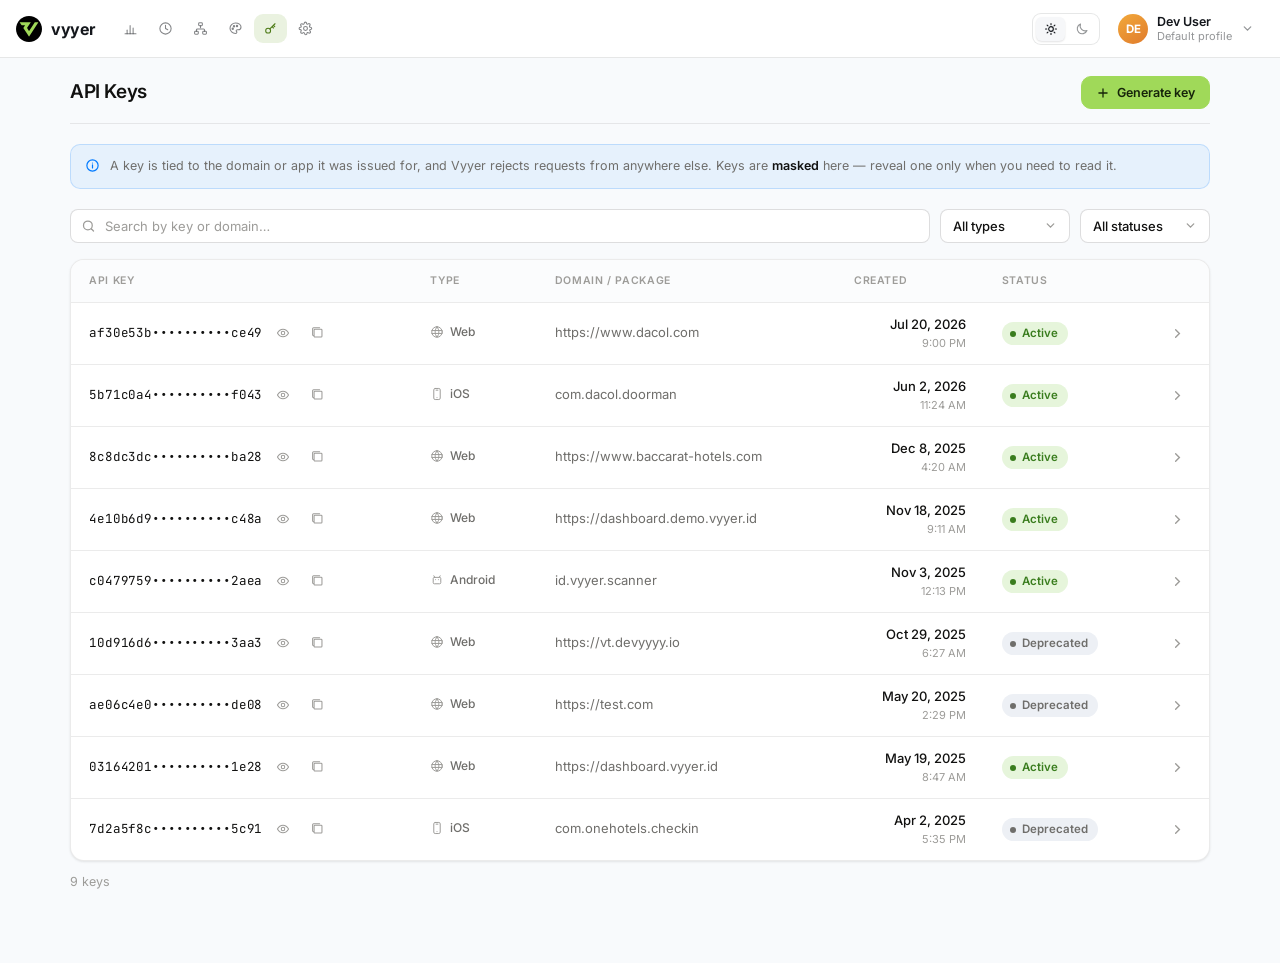
==== apikeys.html @ 25e1e203 "Add files via upload" ====
<!DOCTYPE html>
<html lang="en">
<head>
<meta charset="UTF-8">
<meta name="viewport" content="width=device-width, initial-scale=1.0">
<title>Vyyer — API Keys</title>
<link rel="preconnect" href="https://fonts.googleapis.com">
<link rel="preconnect" href="https://fonts.gstatic.com" crossorigin>
<link href="https://fonts.googleapis.com/css2?family=Inter:wght@400;500;600;700&family=JetBrains+Mono:wght@400;500&display=swap" rel="stylesheet">
<link rel="stylesheet" href="shell.css">
<script>try{document.documentElement.dataset.theme=localStorage.getItem('vyyer.dashTheme')||'light'}catch(e){}</script>
<!--
  ============================================================================
  VYYER DASHBOARD — API KEYS

  What the live screens get wrong, and what this changes:

  1. EVERY KEY IS PRINTED IN FULL, on a list anyone can shoulder-surf or
     screenshot. Keys are masked here, with copy always one click away and an
     explicit reveal when someone actually needs to read one.

  2. THE TYPE COLUMN SAYS N/A ON EVERY ROW, while the next column is headed
     "Package Name/Domain" — so the type is real, it just isn't being set.
     A key is created *as* a web or a mobile key here, and the list says which.

  3. NO WAY TO FIND A KEY. A merchant with thirty keys scrolls. Search by key
     or domain, filter by type and status.

  4. DEPRECATE IS A BARE RED BUTTON. It breaks a live integration, so it asks
     first and says exactly what will stop working.

  Status, dates and the table itself reuse History's components.
  ============================================================================
-->
<style>
*, *::before, *::after { box-sizing: border-box; margin: 0; padding: 0; }

:root {
  --bg: #f8fafc;
  --surface: #ffffff;
  --surface-2: #edf0f5;
  --border: rgba(0,0,0,0.08);
  --border-md: rgba(0,0,0,0.14);
  --text-primary: #111110;
  --text-secondary: #6f6e6b;
  --text-tertiary: #9d9c99;
  --accent: #A0D959;
  --on-accent: #16240a;
  --ok: #3a7d1e;
  --info: #007aff;
  --warn: #c47a1a;
  --danger: #d63f3f;
  --shadow-sm: 0 1px 3px rgba(0,0,0,0.06), 0 1px 2px rgba(0,0,0,0.04);
  --shadow-md: 0 4px 12px rgba(0,0,0,0.08);
  --radius-sm: 8px;
  --radius-md: 10px;
  --radius-lg: 14px;
  --font: 'Inter', system-ui, sans-serif;
  --mono: 'JetBrains Mono', ui-monospace, SFMono-Regular, Menlo, monospace;
}

html, body { font-family: var(--font); background: var(--bg); color: var(--text-primary); font-size: 14px; line-height: 1.5; -webkit-font-smoothing: antialiased; }
main { max-width: 1180px; margin: 0 auto; padding: 0 20px 72px; }

/* ── page header ── */
.toolbar {
  position: sticky; top: var(--sh-h); z-index: 20; background: rgba(248,250,252,0.95);
  backdrop-filter: blur(8px); display: flex; align-items: center; gap: 14px;
  padding: 18px 0 14px; border-bottom: 1px solid var(--border); margin-bottom: 20px;
}
.toolbar h1 { font-size: 19px; font-weight: 600; letter-spacing: -0.02em; }
.toolbar .sp { flex: 1; }

.btn { font-family: var(--font); font-size: 12.5px; font-weight: 600; color: var(--text-primary);
  background: var(--surface); border: 1px solid var(--border-md); border-radius: var(--radius-md);
  padding: 8px 14px; cursor: pointer; display: inline-flex; align-items: center; justify-content: center; gap: 7px; }
.btn:hover:not(:disabled) { border-color: var(--text-tertiary); }
.btn.primary { background: var(--accent); border-color: var(--accent); color: var(--on-accent); }
.btn.danger { background: transparent; border-color: rgba(214,63,63,.35); color: var(--danger); }
.btn.danger:hover:not(:disabled) { border-color: var(--danger); background: rgba(214,63,63,.06); }
.btn:disabled { opacity: .4; cursor: not-allowed; }
.btn svg { width: 14px; height: 14px; }

.back { display: inline-flex; align-items: center; gap: 6px; font-size: 12.5px; font-weight: 500; color: var(--text-secondary);
  background: none; border: 0; font-family: var(--font); cursor: pointer; padding: 18px 0 2px; }
.back:hover { color: var(--text-primary); }
.back svg { width: 13px; height: 13px; }

/* ── filter bar: fields that float on the page background are white ── */
.filters { display: flex; gap: 10px; align-items: center; margin-bottom: 16px; flex-wrap: wrap; }
.search { position: relative; flex: 1 1 260px; min-width: 200px; }
.search svg { position: absolute; left: 11px; top: 50%; transform: translateY(-50%); width: 15px; height: 15px; color: var(--text-tertiary); pointer-events: none; }
.search input { width: 100%; font-family: var(--font); font-size: 13px; color: var(--text-primary);
  background: var(--field-float); border: 1px solid var(--field-float-line); border-radius: var(--radius-sm);
  padding: 8px 12px 8px 34px; outline: none; transition: border-color .15s, box-shadow .15s; }
.search input::placeholder { color: var(--text-tertiary); }
.search input:focus { border-color: var(--field-focus); box-shadow: 0 0 0 3px rgba(0,122,255,.12); }

.dd { position: relative; }
.dd-trigger { display: inline-flex; align-items: center; justify-content: space-between; gap: 10px; min-width: 130px;
  font-family: var(--font); font-size: 13px; font-weight: 500; color: var(--text-primary);
  background: var(--field-float); border: 1px solid var(--field-float-line); border-radius: var(--radius-sm);
  padding: 8px 12px; cursor: pointer; transition: border-color .15s, box-shadow .15s; white-space: nowrap; }
.dd-trigger svg { width: 13px; height: 13px; color: var(--text-tertiary); transition: transform .15s; }
.dd.open .dd-trigger { border-color: var(--field-focus); box-shadow: 0 0 0 3px rgba(0,122,255,.12); }
.dd.open .dd-trigger svg { transform: rotate(180deg); }
.dd-menu { position: absolute; top: calc(100% + 6px); left: 0; z-index: 200; min-width: 100%;
  background: var(--surface); border: 1px solid var(--border-md); border-radius: var(--radius-md);
  box-shadow: var(--shadow-md); padding: 5px; opacity: 0; visibility: hidden; transform: translateY(-4px);
  transition: opacity .14s, transform .14s, visibility .14s; }
.dd.open .dd-menu { opacity: 1; visibility: visible; transform: translateY(0); }
.dd-opt { display: flex; align-items: center; gap: 9px; width: 100%; text-align: left; border: 0; background: none;
  font-family: var(--font); font-size: 13px; color: var(--text-primary); padding: 8px 10px; border-radius: 7px; cursor: pointer; white-space: nowrap; }
.dd-opt:hover { background: var(--surface-2); }
.dd-opt .tick { width: 14px; height: 14px; flex: 0 0 auto; color: var(--info); opacity: 0; margin-left: auto; }
.dd-opt.on .tick { opacity: 1; }

/* ── table — the same component as History ── */
.card { background: var(--surface); border: 1px solid var(--border); border-radius: var(--radius-lg); box-shadow: var(--shadow-sm); overflow: hidden; }
.hist-table { width: 100%; border-collapse: collapse; }
.hist-table thead th {
  text-align: left; font-size: 10.5px; font-weight: 600; text-transform: uppercase; letter-spacing: 0.06em;
  color: var(--text-tertiary); padding: 13px 18px; border-bottom: 1px solid var(--border);
  background: #fbfcfd; white-space: nowrap;
}
.hist-table thead th.th-right { text-align: right; }
.hist-row { cursor: pointer; transition: background .12s; }
.hist-row:not(:last-child) td { border-bottom: 1px solid var(--border); }
.hist-row:hover { background: #fafcff; }
.hist-table td { padding: 12px 18px; vertical-align: middle; }
.col-muted { color: var(--text-secondary); font-size: 13px; white-space: nowrap; }
.col-date { text-align: right; white-space: nowrap; }
.d-date { display: block; font-size: 13px; font-weight: 500; color: var(--text-primary); }
.d-time { display: block; font-size: 11px; color: var(--text-tertiary); margin-top: 1px; }
.chev { color: var(--text-tertiary); display: grid; place-items: center; }
.chev svg { width: 15px; height: 15px; }
.hist-row:hover .chev { color: var(--text-secondary); }

/* ── the key itself ── */
.keycell { display: flex; align-items: center; gap: 8px; }
.keytext { font-family: var(--mono); font-size: 12.5px; letter-spacing: -0.01em; color: var(--text-primary); white-space: nowrap; }
.iconbtn { width: 26px; height: 26px; flex: 0 0 auto; display: grid; place-items: center; border: 0; border-radius: 7px;
  background: none; color: var(--text-tertiary); cursor: pointer; }
.iconbtn:hover { background: var(--surface-2); color: var(--text-primary); }
.iconbtn svg { width: 14px; height: 14px; }
.iconbtn.copied { color: var(--ok); }

/* ── badges ── */
.result-badge { display: inline-flex; align-items: center; gap: 6px; font-size: 11.5px; font-weight: 600; padding: 3px 10px 3px 8px; border-radius: 100px; white-space: nowrap; }
.rb-dot { width: 6px; height: 6px; border-radius: 50%; flex-shrink: 0; background: currentColor; }
.rb-active     { background: #e6f5db; color: #3a7d1e; }
.rb-deprecated { background: var(--surface-2); color: var(--text-secondary); }
.type-chip { display: inline-flex; align-items: center; gap: 6px; font-size: 12px; font-weight: 500; color: var(--text-secondary); white-space: nowrap; }
.type-chip svg { width: 14px; height: 14px; color: var(--text-tertiary); }

/* ── empty state ── */
.empty { display: flex; flex-direction: column; align-items: center; text-align: center; padding: 64px 24px; color: var(--text-tertiary); }
.empty svg { width: 34px; height: 34px; color: var(--border-md); margin-bottom: 14px; }
.empty-title { font-size: 15px; font-weight: 600; color: var(--text-secondary); margin-bottom: 4px; }
.empty-sub { font-size: 13px; }
.count { font-size: 12.5px; color: var(--text-tertiary); margin-top: 12px; }

/* ── detail ── */
.dhead { display: flex; align-items: flex-start; gap: 14px; flex-wrap: wrap; margin-bottom: 20px; }
.dhead-key { display: flex; align-items: center; gap: 10px; flex-wrap: wrap; }
.dhead-key .keytext { font-size: 19px; letter-spacing: -0.02em; }
.dhead .sp { flex: 1; }
.dcols { display: grid; grid-template-columns: minmax(0, 300px) minmax(0, 1fr); gap: 16px; align-items: start; }
.sec-head { display: flex; align-items: baseline; gap: 10px; margin-bottom: 10px; }
.sec-head h2 { font-size: 12px; font-weight: 700; letter-spacing: .08em; text-transform: uppercase; color: var(--text-secondary); }
.sec-head p { font-size: 12.5px; color: var(--text-tertiary); }
.kv { padding: 14px 18px; border-bottom: 1px solid var(--border); }
.kv:last-child { border-bottom: 0; }
.kv dt { font-size: 11.5px; color: var(--text-tertiary); margin-bottom: 3px; }
.kv dd { font-size: 13.5px; font-weight: 500; color: var(--text-primary); word-break: break-word; }

.snip { background: #16181d; border-radius: var(--radius-md); overflow: hidden; margin: 14px 18px 18px; }
.snip-top { display: flex; align-items: center; gap: 10px; padding: 10px 14px; border-bottom: 1px solid rgba(255,255,255,.08); }
.snip-top span { font-size: 11.5px; font-weight: 600; color: rgba(255,255,255,.7); letter-spacing: .04em; text-transform: uppercase; }
.snip-top .iconbtn { color: rgba(255,255,255,.55); margin-left: auto; }
.snip-top .iconbtn:hover { background: rgba(255,255,255,.1); color: #fff; }
.snip pre { margin: 0; padding: 14px; overflow-x: auto; font-family: var(--mono); font-size: 12px; line-height: 1.65; color: #d7dce5; }
.snip .t { color: #7fb5ff; } .snip .s { color: #a8d98a; } .snip .k { color: #c99bf0; } .snip .c { color: #6f7785; }
.snip.off { opacity: .4; }
.docs { padding: 0 18px 16px; font-size: 12.5px; }
.docs a { color: var(--info); text-decoration: none; font-weight: 600; }
.docs a:hover { text-decoration: underline; }
.docs span { color: var(--text-tertiary); margin: 0 8px; }

.note { display: flex; gap: 10px; align-items: flex-start; padding: 12px 14px; border-radius: var(--radius-md);
  background: rgba(0,122,255,.07); border: 1px solid rgba(0,122,255,.18); font-size: 12.5px; color: var(--text-secondary); margin-bottom: 20px; }
.note svg { width: 15px; height: 15px; flex: 0 0 auto; color: var(--info); margin-top: 1px; }
.note b { color: var(--text-primary); font-weight: 600; }
.note.warn { background: rgba(196,122,26,.08); border-color: rgba(196,122,26,.22); }
.note.warn svg { color: var(--warn); }

/* ── modal: the shell's own sheet, so dialogs match across the dashboard ── */
.pick { display: flex; gap: 10px; margin-top: 18px; }
.pick button { flex: 1; display: flex; flex-direction: column; align-items: center; gap: 7px; cursor: pointer;
  font-family: var(--sh-font); background: var(--sh-sunken); border: 1px solid var(--sh-line); border-radius: 10px;
  padding: 14px 10px; color: var(--sh-ink-2); font-size: 12.5px; font-weight: 600; }
.pick button svg { width: 19px; height: 19px; }
.pick button:hover { border-color: var(--sh-line-2); }
.pick button.on { border-color: var(--sh-accent); background: var(--sh-tint); color: var(--sh-ink); }
.hint { font: 400 11.5px var(--sh-font); color: var(--sh-ink-3); margin-top: 7px; }
.newkey { display: flex; align-items: center; gap: 8px; background: var(--sh-sunken); border: 1px solid var(--sh-line);
  border-radius: 10px; padding: 11px 12px; margin-top: 18px; }
.newkey code { font-family: var(--mono); font-size: 12.5px; color: var(--sh-ink); flex: 1; min-width: 0; overflow-x: auto; white-space: nowrap; }

@media (max-width: 900px) { .dcols { grid-template-columns: 1fr; } }
@media (max-width: 720px) { .hide-sm { display: none; } }

/* ══ DARK MODE ═════════════════════════════════════════════════════════════ */
[data-theme="dark"] {
  --bg: #0a0a0b;
  --surface: #121214;
  --surface-2: #1c1c20;
  --border: rgba(255,255,255,0.09);
  --border-md: rgba(255,255,255,0.18);
  --text-primary: rgba(255,255,255,0.95);
  --text-secondary: rgba(255,255,255,0.56);
  --text-tertiary: rgba(255,255,255,0.38);
  --ok: #8CCB5C;
  --info: #5AA9FF;
  --warn: #E0A24E;
  --danger: #F0756A;
  --shadow-sm: 0 1px 3px rgba(0,0,0,0.5);
  --shadow-md: 0 6px 18px rgba(0,0,0,0.55);
}
[data-theme="dark"] .toolbar { background: rgba(10,10,11,0.95); }
[data-theme="dark"] .hist-table thead th { background: #191920; }
[data-theme="dark"] .hist-row:hover { background: rgba(255,255,255,0.045); }
[data-theme="dark"] .rb-active { background: rgba(122,201,67,.16); color: #8CCB5C; }
[data-theme="dark"] .note { background: rgba(90,169,255,.09); border-color: rgba(90,169,255,.22); }
[data-theme="dark"] .note.warn { background: rgba(224,162,78,.1); border-color: rgba(224,162,78,.24); }
[data-theme="dark"] .btn.danger { border-color: rgba(240,117,106,.35); }
[data-theme="dark"] .btn.danger:hover:not(:disabled) { border-color: var(--danger); background: rgba(240,117,106,.08); }
[data-theme="dark"] .search input:focus, [data-theme="dark"] .dd.open .dd-trigger { box-shadow: 0 0 0 3px rgba(90,169,255,.18); }
</style>
</head>
<body>

<header class="sh-nav" data-tab="apikeys"></header>

<main>
  <div id="listView"></div>
  <div id="detailView" hidden></div>
</main>

<div class="sh-modal" id="modal"></div>

<script>
/* ============================================================================
   1. THE KEYS
      `kind` is what the live Type column never fills in: a key belongs to the
      surface it was issued for, and that decides which snippet it gets.
   ============================================================================ */
const KINDS = {
  web:     { label:'Web',     target:'Domain',       icon:'<circle cx="12" cy="12" r="9"/><path d="M3.2 9.5h17.6M3.2 14.5h17.6"/><path d="M12 3a15 15 0 000 18 15 15 0 000-18z"/>' },
  ios:     { label:'iOS',     target:'Bundle ID',    icon:'<rect x="6.5" y="2.5" width="11" height="19" rx="2.4"/><path d="M10.4 5.4h3.2M12 18.3v.01"/>' },
  android: { label:'Android', target:'Package name', icon:'<rect x="5.5" y="7.5" width="13" height="11" rx="2"/><path d="M8.2 7.5L6.6 4.8M15.8 7.5l1.6-2.7M9.5 11.5v.01M14.5 11.5v.01"/>' },
};

const KEYS = [
  { id:'af30e53b99cdfe667eff0d5a2e4ece49', kind:'web',     target:'https://www.dacol.com',        created:'2026-07-20T21:00', by:'Default profile', status:'active',     ver:'6.0.0' },
  { id:'5b71c0a4e28d41f6b9305c7de1a8f043', kind:'ios',     target:'com.dacol.doorman',            created:'2026-06-02T11:24', by:'Default profile', status:'active',     ver:'6.0.0' },
  { id:'8c8dc3dc99eb3d09c1308103183fba28', kind:'web',     target:'https://www.baccarat-hotels.com', created:'2025-12-08T04:20', by:'Baccarat Hotels', status:'active',  ver:'5.4.2' },
  { id:'4e10b6d901fca1079f9156d5c604c48a', kind:'web',     target:'https://dashboard.demo.vyyer.id', created:'2025-11-18T09:11', by:'Default profile', status:'active',  ver:'5.4.2' },
  { id:'c0479759b9d1a37ce78dbbfe10c72aea', kind:'android', target:'id.vyyer.scanner',             created:'2025-11-03T12:13', by:'Treehouse Hotels', status:'active',   ver:'5.4.0' },
  { id:'10d916d6be468c459507f49a779d3aa3', kind:'web',     target:'https://vt.devyyyy.io',        created:'2025-10-29T06:27', by:'Default profile', status:'deprecated', ver:'5.2.1' },
  { id:'ae06c4e0f21c92a2efa79480642ade08', kind:'web',     target:'https://test.com',             created:'2025-05-20T14:29', by:'Default profile', status:'deprecated', ver:'4.8.0' },
  { id:'0316420154ad07d5a9e903fe7a391e28', kind:'web',     target:'https://dashboard.vyyer.id',   created:'2025-05-19T08:47', by:'One Hotels',      status:'active',     ver:'4.8.0' },
  { id:'7d2a5f8c14be9037ca61d0b48e2f5c91', kind:'ios',     target:'com.onehotels.checkin',        created:'2025-04-02T17:35', by:'One Hotels',      status:'deprecated', ver:'4.6.3' },
];
const keyById = id => KEYS.find(k => k.id === id);

/* ---------------------------------------------------------------------------
   2. HELPERS
   --------------------------------------------------------------------------- */
const esc = s => String(s == null ? '' : s).replace(/[&<>"]/g, c => ({'&':'&amp;','<':'&lt;','>':'&gt;','"':'&quot;'}[c]));
const icon = (d, w) => `<svg viewBox="0 0 24 24" fill="none" stroke="currentColor" stroke-width="${w||1.7}" stroke-linecap="round" stroke-linejoin="round">${d}</svg>`;
const DOWN = '<svg viewBox="0 0 24 24" fill="none" stroke="currentColor" stroke-width="2.4" stroke-linecap="round"><path d="M6 9l6 6 6-6"/></svg>';
const CHEV = '<svg viewBox="0 0 24 24" fill="none" stroke="currentColor" stroke-width="2.2" stroke-linecap="round"><path d="M9 6l6 6-6 6"/></svg>';
const TICK = '<svg class="tick" viewBox="0 0 24 24" fill="none" stroke="currentColor" stroke-width="2.8" stroke-linecap="round" stroke-linejoin="round"><path d="M5 12.5l4.5 4.5L19 7"/></svg>';
const COPY = '<path d="M9 9h10.5a1.5 1.5 0 011.5 1.5V21a1.5 1.5 0 01-1.5 1.5H9A1.5 1.5 0 017.5 21V10.5A1.5 1.5 0 019 9z" transform="translate(-0.5,-3.5)"/><path d="M4.5 15A1.5 1.5 0 013 13.5V3A1.5 1.5 0 014.5 1.5H15" transform="translate(1.5,1.5)"/>';
const EYE  = '<path d="M2.5 12S6 5.5 12 5.5 21.5 12 21.5 12 18 18.5 12 18.5 2.5 12 2.5 12z"/><circle cx="12" cy="12" r="3"/>';
const EYE_OFF = '<path d="M10.6 6.1A9.6 9.6 0 0112 6c6 0 9.5 6 9.5 6a17 17 0 01-3.1 3.9M6.4 7.6A17 17 0 002.5 12S6 18 12 18a9.5 9.5 0 004-.85"/><path d="M4 4l16 16"/><path d="M9.9 9.9a3 3 0 004.2 4.2"/>';

/* the key is masked until someone asks to see it */
const mask = k => k.slice(0, 8) + '••••••••••' + k.slice(-4);
const MONTHS = ['Jan','Feb','Mar','Apr','May','Jun','Jul','Aug','Sep','Oct','Nov','Dec'];
function fmtDate(iso){
  const d = new Date(iso);
  return MONTHS[d.getMonth()] + ' ' + d.getDate() + ', ' + d.getFullYear();
}
function fmtTime(iso){
  const d = new Date(iso), h = d.getHours();
  return ((h % 12) || 12) + ':' + String(d.getMinutes()).padStart(2, '0') + ' ' + (h < 12 ? 'AM' : 'PM');
}

async function copy(text, el){
  try { await navigator.clipboard.writeText(text); }
  catch(e){
    const t = document.createElement('textarea');
    t.value = text; document.body.appendChild(t); t.select();
    try { document.execCommand('copy'); } finally { t.remove(); }
  }
  if(el){ el.classList.add('copied'); el.innerHTML = icon('<path d="M5 12.5l4.5 4.5L19 7"/>', 2.6); setTimeout(() => render(), 1100); }
  if(window.VyyerShell && VyyerShell.toast) VyyerShell.toast('Copied to clipboard');
}

/* ---------------------------------------------------------------------------
   3. VIEW STATE
   --------------------------------------------------------------------------- */
let view = { page:'list', key:null, q:'', kind:'all', status:'all', dd:null, shown:{}, modal:null, draft:null };

function visible(){
  const q = view.q.trim().toLowerCase();
  return KEYS.filter(k =>
    (view.kind === 'all' || k.kind === view.kind) &&
    (view.status === 'all' || k.status === view.status) &&
    (!q || k.id.toLowerCase().includes(q) || k.target.toLowerCase().includes(q)));
}

/* ---------------------------------------------------------------------------
   4. LIST
   --------------------------------------------------------------------------- */
function renderList(){
  const rows = visible();
  document.getElementById('listView').innerHTML = `
    <div class="toolbar">
      <h1>API Keys</h1><span class="sp"></span>
      <button class="btn primary" onclick="openGenerate()">${icon('<path d="M12 5v14M5 12h14"/>', 2.2)}Generate key</button>
    </div>
    <div class="note">${icon('<circle cx="12" cy="12" r="9"/><path d="M12 11v5M12 8v.01"/>', 1.9)}
      <div>A key is tied to the domain or app it was issued for, and Vyyer rejects requests from anywhere else.
      Keys are <b>masked</b> here — reveal one only when you need to read it.</div></div>
    <div class="filters">
      <div class="search">${icon('<circle cx="11" cy="11" r="7"/><path d="M20 20l-3.5-3.5"/>', 2)}
        <input type="text" id="q" placeholder="Search by key or domain…" value="${esc(view.q)}" autocomplete="off"
          oninput="view.q=this.value; paintRows()"></div>
      ${ddHtml('kind', [{v:'all',l:'All types'},{v:'web',l:'Web'},{v:'ios',l:'iOS'},{v:'android',l:'Android'}])}
      ${ddHtml('status', [{v:'all',l:'All statuses'},{v:'active',l:'Active'},{v:'deprecated',l:'Deprecated'}])}
    </div>
    <div class="card"><div id="rows">${tableHtml(rows)}</div></div>
    <div class="count" id="count">${countText(rows)}</div>`;
}

const countText = rows => rows.length === KEYS.length
  ? KEYS.length + ' key' + (KEYS.length === 1 ? '' : 's')
  : rows.length + ' of ' + KEYS.length + ' keys';

function tableHtml(rows){
  if(!rows.length) return `<div class="empty">${icon('<circle cx="11" cy="11" r="7"/><path d="M20 20l-3.5-3.5"/>', 1.6)}
    <div class="empty-title">No keys match</div>
    <div class="empty-sub">Try a different search, or clear the filters.</div></div>`;
  return `<table class="hist-table">
    <thead><tr>
      <th>API key</th><th>Type</th><th class="hide-sm">Domain / package</th>
      <th class="col-date">Created</th><th>Status</th><th></th>
    </tr></thead>
    <tbody>${rows.map(rowHtml).join('')}</tbody></table>`;
}

function rowHtml(k){
  const shown = !!view.shown[k.id];
  return `<tr class="hist-row" onclick="openKey('${k.id}')">
    <td><div class="keycell">
      <span class="keytext">${esc(shown ? k.id : mask(k.id))}</span>
      <button class="iconbtn" title="${shown ? 'Hide' : 'Reveal'}" onclick="event.stopPropagation(); reveal('${k.id}')">${icon(shown ? EYE_OFF : EYE, 1.8)}</button>
      <button class="iconbtn" title="Copy key" onclick="event.stopPropagation(); copy('${k.id}', this)">${icon(COPY, 1.8)}</button>
    </div></td>
    <td><span class="type-chip">${icon(KINDS[k.kind].icon)}${esc(KINDS[k.kind].label)}</span></td>
    <td class="col-muted hide-sm">${esc(k.target)}</td>
    <td class="col-date"><span class="d-date">${fmtDate(k.created)}</span><span class="d-time">${fmtTime(k.created)}</span></td>
    <td>${badge(k.status)}</td>
    <td><span class="chev">${CHEV}</span></td>
  </tr>`;
}

const badge = s => `<span class="result-badge rb-${s}"><span class="rb-dot"></span>${s === 'active' ? 'Active' : 'Deprecated'}</span>`;

function ddHtml(name, options){
  const v = view[name], open = view.dd === name;
  const cur = options.find(o => o.v === v);
  return `<div class="dd${open ? ' open' : ''}">
    <button class="dd-trigger" type="button" onclick="event.stopPropagation(); view.dd = view.dd==='${name}' ? null : '${name}'; render()">
      <span>${esc(cur ? cur.l : '—')}</span>${DOWN}</button>
    <div class="dd-menu">${options.map(o => `<button class="dd-opt${o.v === v ? ' on' : ''}" type="button"
      onclick="event.stopPropagation(); view.${name}='${o.v}'; view.dd=null; render()">${esc(o.l)}${TICK}</button>`).join('')}</div>
  </div>`;
}

/* searching only redraws the rows, so the caret stays put */
function paintRows(){
  const rows = visible();
  document.getElementById('rows').innerHTML = tableHtml(rows);
  document.getElementById('count').textContent = countText(rows);
}
function reveal(id){ view.shown[id] = !view.shown[id]; render(); }

/* ---------------------------------------------------------------------------
   5. DETAIL
   --------------------------------------------------------------------------- */
function renderDetail(){
  const k = keyById(view.key), shown = !!view.shown[k.id], dead = k.status === 'deprecated';
  document.getElementById('detailView').innerHTML = `
    <button class="back" onclick="closeKey()">${icon('<path d="M15 6l-6 6 6 6"/>', 2.2)} Back to API keys</button>
    <div class="toolbar">
      <div class="dhead-key">
        <span class="keytext">${esc(shown ? k.id : mask(k.id))}</span>
        <button class="iconbtn" title="${shown ? 'Hide' : 'Reveal'}" onclick="reveal('${k.id}')">${icon(shown ? EYE_OFF : EYE, 1.8)}</button>
        <button class="iconbtn" title="Copy key" onclick="copy('${k.id}', this)">${icon(COPY, 1.8)}</button>
      </div>
      <span class="sp"></span>
      ${dead ? '' : `<button class="btn danger" onclick="askDeprecate()">${icon('<path d="M4 7h16M10 11v6M14 11v6"/><path d="M6 7l1 12.2A1.8 1.8 0 008.8 21h6.4a1.8 1.8 0 001.8-1.8L18 7"/><path d="M9.5 7V4.8A1.3 1.3 0 0110.8 3.5h2.4A1.3 1.3 0 0114.5 4.8V7"/>', 1.8)}Deprecate key</button>`}
    </div>
    ${dead ? `<div class="note warn">${icon('<path d="M12 3l9.5 17H2.5z"/><path d="M12 10v4M12 17v.01"/>', 1.8)}
      <div><b>This key is deprecated.</b> Vyyer rejects every request made with it. Generate a new key and
      swap it into the snippet below to get this integration working again.</div></div>` : ''}
    <div class="dcols">
      <div>
        <div class="sec-head"><h2>Details</h2></div>
        <div class="card">
          <div class="kv"><dt>Status</dt><dd>${badge(k.status)}</dd></div>
          <div class="kv"><dt>Type</dt><dd><span class="type-chip">${icon(KINDS[k.kind].icon)}${esc(KINDS[k.kind].label)}</span></dd></div>
          <div class="kv"><dt>${esc(KINDS[k.kind].target)}</dt><dd>${esc(k.target)}</dd></div>
          <div class="kv"><dt>Created on</dt><dd>${fmtDate(k.created)} at ${fmtTime(k.created)}</dd></div>
          <div class="kv"><dt>Created by</dt><dd>${esc(k.by)}</dd></div>
          <div class="kv"><dt>Widget version</dt><dd>${esc(k.ver)}</dd></div>
        </div>
      </div>
      <div>
        <div class="sec-head"><h2>Install</h2><p>${k.kind === 'web' ? 'Paste this where the widget should appear' : 'Point the SDK at this key'}</p></div>
        <div class="card">
          <div class="snip${dead ? ' off' : ''}">
            <div class="snip-top"><span>${k.kind === 'web' ? 'HTML' : k.kind === 'ios' ? 'Swift' : 'Kotlin'}</span>
              <button class="iconbtn" title="Copy snippet" onclick="copy(SNIPPETS['${k.id}'], this)">${icon(COPY, 1.8)}</button></div>
            <pre>${snippet(k)}</pre>
          </div>
          <div class="docs"><a href="#">View documentation</a><span>·</span><a href="#">Terms &amp; conditions</a></div>
        </div>
      </div>
    </div>`;
}

/* the plain-text version each snippet copies, kept alongside the highlighted one */
const SNIPPETS = {};
function snippet(k){
  const c = (cls, s) => `<span class="${cls}">${esc(s)}</span>`;
  let plain, html;
  if(k.kind === 'web'){
    plain = '<div id="vyyer-widget-container"></div>\n'
      + '<script src="https://vyyer.id/pkg/latest/vyyer-widget.js" defer><\/script>\n'
      + '<script>\n'
      + '  document.addEventListener("DOMContentLoaded", function () {\n'
      + '    const container = document.getElementById("vyyer-widget-container");\n'
      + '    const widget = document.createElement("vyyer-widget");\n'
      + '    widget.setAttribute("module-url", "https://vyyer.id/idscan/");\n'
      + '    widget.setAttribute("api-key", "' + k.id + '");\n'
      + '    widget.setAttribute("api-url", "https://unifiedapi.vyyer.id");\n'
      + '    widget.setAttribute("profile-id", "1");\n'
      + '    container.appendChild(widget);\n'
      + '  });\n'
      + '<\/script>';
    html = c('t','<div') + ' id=' + c('s','"vyyer-widget-container"') + c('t','></div>') + '\n'
      + c('t','<script') + ' src=' + c('s','"https://vyyer.id/pkg/latest/vyyer-widget.js"') + ' defer' + c('t','><\/script>') + '\n'
      + c('t','<script>') + '\n'
      + '  document.' + c('k','addEventListener') + '(' + c('s','"DOMContentLoaded"') + ', ' + c('k','function') + ' () {\n'
      + '    ' + c('k','const') + ' container = document.' + c('k','getElementById') + '(' + c('s','"vyyer-widget-container"') + ');\n'
      + '    ' + c('k','const') + ' widget = document.' + c('k','createElement') + '(' + c('s','"vyyer-widget"') + ');\n'
      + '    widget.' + c('k','setAttribute') + '(' + c('s','"module-url"') + ', ' + c('s','"https://vyyer.id/idscan/"') + ');\n'
      + '    widget.' + c('k','setAttribute') + '(' + c('s','"api-key"') + ', ' + c('s','"' + k.id + '"') + ');\n'
      + '    widget.' + c('k','setAttribute') + '(' + c('s','"api-url"') + ', ' + c('s','"https://unifiedapi.vyyer.id"') + ');\n'
      + '    widget.' + c('k','setAttribute') + '(' + c('s','"profile-id"') + ', ' + c('s','"1"') + ');\n'
      + '    container.' + c('k','appendChild') + '(widget);\n'
      + '  });\n'
      + c('t','<\/script>');
  } else if(k.kind === 'ios'){
    plain = 'import VyyerSDK\n\n'
      + 'Vyyer.configure(\n'
      + '    apiKey: "' + k.id + '",\n'
      + '    apiURL: "https://unifiedapi.vyyer.id",\n'
      + '    profileID: "1"\n'
      + ')';
    html = c('k','import') + ' VyyerSDK\n\n'
      + 'Vyyer.' + c('k','configure') + '(\n'
      + '    apiKey: ' + c('s','"' + k.id + '"') + ',\n'
      + '    apiURL: ' + c('s','"https://unifiedapi.vyyer.id"') + ',\n'
      + '    profileID: ' + c('s','"1"') + '\n'
      + ')';
  } else {
    plain = 'import id.vyyer.sdk.Vyyer\n\n'
      + 'Vyyer.configure(\n'
      + '    apiKey = "' + k.id + '",\n'
      + '    apiUrl = "https://unifiedapi.vyyer.id",\n'
      + '    profileId = "1"\n'
      + ')';
    html = c('k','import') + ' id.vyyer.sdk.Vyyer\n\n'
      + 'Vyyer.' + c('k','configure') + '(\n'
      + '    apiKey = ' + c('s','"' + k.id + '"') + ',\n'
      + '    apiUrl = ' + c('s','"https://unifiedapi.vyyer.id"') + ',\n'
      + '    profileId = ' + c('s','"1"') + '\n'
      + ')';
  }
  SNIPPETS[k.id] = plain;
  return html;
}

/* ---------------------------------------------------------------------------
   6. GENERATE + DEPRECATE
   --------------------------------------------------------------------------- */
function openGenerate(){ view.draft = { kind:'web', target:'', created:null }; view.modal = 'generate'; render(); }
function closeModal(){ view.modal = null; view.draft = null; render(); }

function renderModal(){
  const m = document.getElementById('modal');
  if(!view.modal){ m.className = 'sh-modal'; m.innerHTML = ''; return; }
  m.className = 'sh-modal open';

  if(view.modal === 'generate'){
    const d = view.draft, kind = KINDS[d.kind];
    const ok = valid(d);
    m.innerHTML = `<div class="sh-sheet">
      <h2>Generate API key</h2>
      <p>Keys are issued for one surface. Pick where this one will run.</p>
      <div class="pick">${Object.keys(KINDS).map(k => `
        <button class="${d.kind === k ? 'on' : ''}" onclick="view.draft.kind='${k}'; view.draft.target=''; render()">
          ${icon(KINDS[k].icon)}${esc(KINDS[k].label)}</button>`).join('')}</div>
      <label class="sh-f"><span>${esc(kind.target)}</span>
        <input type="text" id="target" value="${esc(d.target)}" autocomplete="off"
          placeholder="${d.kind === 'web' ? 'https://app.company.com' : 'com.company.app'}"
          oninput="view.draft.target=this.value; syncCreate()"></label>
      <div class="hint">${d.kind === 'web'
        ? 'The widget only loads on this domain. Subdomains need their own key.'
        : 'Must match the bundle identifier you ship, or the SDK is rejected.'}</div>
      <div class="sh-acts">
        <button class="sh-btn" onclick="closeModal()">Cancel</button>
        <button class="sh-btn primary" id="createBtn" ${ok ? '' : 'disabled'} onclick="createKey()">Create key</button>
      </div>
    </div>`;
    const el = document.getElementById('target'); if(el) el.focus();
  }

  if(view.modal === 'created'){
    const k = keyById(view.draft.created);
    m.innerHTML = `<div class="sh-sheet">
      <h2>Key created</h2>
      <p>Your ${esc(KINDS[k.kind].label)} key for <b>${esc(k.target)}</b> is ready to use.</p>
      <div class="newkey"><code>${esc(k.id)}</code>
        <button class="iconbtn" title="Copy key" onclick="copy('${k.id}', this)">${icon(COPY, 1.8)}</button></div>
      <div class="sh-acts">
        <button class="sh-btn" onclick="closeModal()">Done</button>
        <button class="sh-btn primary" onclick="const id='${k.id}'; closeModal(); openKey(id)">Get the snippet</button>
      </div>
    </div>`;
  }

  if(view.modal === 'deprecate'){
    const k = keyById(view.key);
    m.innerHTML = `<div class="sh-sheet">
      <h2>Deprecate this key?</h2>
      <p><b>${esc(k.target)}</b> stops verifying immediately — every request made with this key is rejected
      until you issue a new one and update the snippet. This can’t be undone.</p>
      <div class="sh-acts">
        <button class="sh-btn" onclick="closeModal()">Cancel</button>
        <button class="sh-btn danger" onclick="deprecate()">Deprecate key</button>
      </div>
    </div>`;
  }
}

function valid(d){
  const t = d.target.trim();
  if(!t) return false;
  return d.kind === 'web' ? /^(https?:\/\/)?[\w-]+(\.[\w-]+)+$/.test(t.replace(/\/+$/, ''))
                          : /^[a-z][\w]*(\.[a-z][\w]*)+$/i.test(t);
}
/* typing shouldn't redraw the sheet and drop the caret — just the button */
function syncCreate(){
  const b = document.getElementById('createBtn');
  if(b) b.disabled = !valid(view.draft);
}
function randomKey(){
  let s = ''; const hex = '0123456789abcdef';
  for(let i = 0; i < 32; i++) s += hex[Math.floor(Math.random() * 16)];
  return s;
}
function createKey(){
  const d = view.draft;
  if(!valid(d)) return;
  let target = d.target.trim().replace(/\/+$/, '');
  if(d.kind === 'web' && !/^https?:\/\//.test(target)) target = 'https://' + target;
  const k = { id:randomKey(), kind:d.kind, target:target, created:new Date().toISOString().slice(0, 16),
              by:'Default profile', status:'active', ver:'6.0.0' };
  KEYS.unshift(k);
  view.draft.created = k.id;
  view.modal = 'created';
  render();
}

function askDeprecate(){ view.modal = 'deprecate'; render(); }
function deprecate(){
  keyById(view.key).status = 'deprecated';
  view.modal = null; view.draft = null;
  render();
  if(window.VyyerShell && VyyerShell.toast) VyyerShell.toast('Key deprecated');
}

/* ---------------------------------------------------------------------------
   7. WIRING
   --------------------------------------------------------------------------- */
function render(){
  const onDetail = view.page === 'detail';
  document.getElementById('listView').hidden = onDetail;
  document.getElementById('detailView').hidden = !onDetail;
  const act = document.activeElement, keepId = act && act.id, pos = act && act.selectionStart;
  onDetail ? renderDetail() : renderList();
  renderModal();
  if(keepId && !view.modal){ const el = document.getElementById(keepId);
    if(el){ el.focus(); try { el.setSelectionRange(pos, pos); } catch(e){} } }
}
function openKey(id){ view.key = id; view.page = 'detail'; view.dd = null; render(); scrollTo(0, 0); }
function closeKey(){ view.page = 'list'; view.key = null; render(); scrollTo(0, 0); }

document.addEventListener('click', e => {
  if(view.dd && !e.target.closest('.dd')) { view.dd = null; render(); }
}, true);
document.addEventListener('keydown', e => { if(e.key === 'Escape' && view.modal) closeModal(); });

render();
</script>
<script src="shell.js"></script>
</body>
</html>
---- shell.css ----
/* ============================================================================
   VYYER DASHBOARD SHELL — shared top navigation
   Used by dashboard.html, history.html and branding.html. One component, one
   copy: changing a tab or an icon is a change in here, not in three files.

   Everything is namespaced `sh-` and every colour comes from a `--sh-*` token,
   so the shell can drop into a page with its own design tokens without
   colliding with them. Themes key off `data-theme` on <html>:
   light is the default, `[data-theme="dark"]` overrides it.
   ============================================================================ */

:root{
  --sh-h:58px;
  --sh-font:'Inter',system-ui,-apple-system,sans-serif;
  --sh-accent:#A0D959; --sh-accent-ink:#16240a;

  --sh-nav-bg:#ffffff; --sh-nav-line:rgba(17,20,24,.10);
  --sh-panel:#ffffff; --sh-panel-2:#f6f7f9; --sh-sunken:#F7F8F9;
  --sh-line:rgba(17,20,24,.10); --sh-line-2:rgba(17,20,24,.18);
  --sh-ink:#14171c; --sh-ink-2:rgba(20,23,28,.66); --sh-ink-3:rgba(20,23,28,.46);
  --sh-hover:rgba(17,20,24,.05);
  --sh-tint:rgba(109,165,41,.14); --sh-tint-2:rgba(109,165,41,.2);
  --sh-accent-text:#4C7A15; --sh-danger:#D4503C;
  --sh-shadow-pop:0 18px 44px -16px rgba(17,20,24,.26);
  --sh-shadow-seg:0 1px 2px rgba(17,20,24,.12);
  --sh-scrim:rgba(24,28,34,.40);
}
[data-theme="dark"]{
  --sh-nav-bg:#000000; --sh-nav-line:rgba(255,255,255,.10);
  --sh-panel:#121214; --sh-panel-2:#17171a; --sh-sunken:#0e0e10;
  --sh-line:rgba(255,255,255,.09); --sh-line-2:rgba(255,255,255,.16);
  --sh-ink:rgba(255,255,255,.95); --sh-ink-2:rgba(255,255,255,.56); --sh-ink-3:rgba(255,255,255,.36);
  --sh-hover:rgba(255,255,255,.05);
  --sh-tint:rgba(160,217,89,.12); --sh-tint-2:rgba(160,217,89,.18);
  --sh-accent-text:#A0D959; --sh-danger:#F26B5B;
  --sh-shadow-pop:0 18px 44px -14px rgba(0,0,0,.85);
  --sh-shadow-seg:0 1px 2px rgba(0,0,0,.4);
  --sh-scrim:rgba(6,8,11,.62);
}

/* ── Shared page tokens ──────────────────────────────────────────────────────
   Every dashboard page loads this file, so the surfaces that pages have in
   common are defined once here instead of being re-picked per page. These are
   deliberately NOT `--sh-` prefixed: they belong to the pages, not the shell.
   Change a field colour here and Dashboard, History, Workflow and Branding
   all move together.
   A page may still override one locally, but it should be for a reason. */
:root{
  /* Two classes of field, and the difference is what they sit on.
     SUNKEN — inside a card or panel: a tint darker than the surface.
     FLOATING — on the page background itself, e.g. the filters in a page
     header: white, so it reads as a control rather than a hole. */
  --field:#F7F8F9;                      /* sunken fill */
  --field-line:rgba(17,20,24,.10);      /* sunken border */
  --field-float:#ffffff;                /* floating fill */
  --field-float-line:rgba(17,20,24,.14);/* floating border */
  --field-focus:#007aff;                /* focus ring hue, both classes */
  --chip:rgba(17,20,24,.06);            /* small neutral pill fill */
}
[data-theme="dark"]{
  --field:#0e0e10;
  --field-line:rgba(255,255,255,.09);
  --field-float:#121214;
  --field-float-line:rgba(255,255,255,.16);
  --field-focus:#5AA9FF;
  --chip:rgba(255,255,255,.07);
}

/* the placeholder reserves the row's height before the script fills it, so
   nothing below it jumps on load */
.sh-nav{height:var(--sh-h);display:flex;align-items:center;gap:6px;padding:0 16px;flex:0 0 auto;
  background:var(--sh-nav-bg);border-bottom:1px solid var(--sh-nav-line);
  position:sticky;top:0;z-index:100;font-family:var(--sh-font)}
.sh-nav *,.sh-modal *,.sh-toast{box-sizing:border-box}

.sh-brand{display:flex;align-items:center;gap:9px;text-decoration:none;margin-right:14px;flex:0 0 auto}
.sh-brand svg{width:26px;height:26px;display:block;flex:0 0 auto}
.sh-brand span{font:700 16px var(--sh-font);letter-spacing:-.02em;color:var(--sh-ink)}

/* tabs share the row with everything else — they scroll rather than wrap */
.sh-tabs{display:flex;align-items:center;gap:2px;min-width:0;overflow-x:auto;scrollbar-width:none}
.sh-tabs::-webkit-scrollbar{display:none}
.sh-tabs a{display:inline-flex;align-items:center;gap:7px;padding:7px 11px;border-radius:9px;text-decoration:none;
  color:var(--sh-ink-2);font:500 13px var(--sh-font);white-space:nowrap}
.sh-tabs a svg{width:15px;height:15px;flex:0 0 auto;opacity:.8}
.sh-tabs a:hover{color:var(--sh-ink);background:var(--sh-hover)}
.sh-tabs a:hover svg{opacity:1}
.sh-tabs a.on{color:var(--sh-ink);background:var(--sh-tint);font-weight:600}
.sh-tabs a.on svg{color:var(--sh-accent-text);opacity:1}
.sh-sp{flex:1}
.sh-docs{font:500 13px var(--sh-font);color:var(--sh-ink-2);text-decoration:none;padding:7px 10px;
  border-radius:9px;white-space:nowrap;flex:0 0 auto}
.sh-docs:hover{color:var(--sh-ink);background:var(--sh-hover)}

/* theme switcher — top level, and the DASHBOARD's own theme only */
.sh-themesw{display:inline-flex;gap:2px;background:var(--sh-panel);border:1px solid var(--sh-line);
  border-radius:9px;padding:3px;margin:0 6px;flex:0 0 auto}
.sh-themesw button{border:0;background:transparent;color:var(--sh-ink-3);width:29px;height:24px;
  border-radius:6px;cursor:pointer;display:grid;place-items:center}
.sh-themesw button:hover{color:var(--sh-ink)}
.sh-themesw button.on{background:var(--sh-panel-2);color:var(--sh-ink);box-shadow:var(--sh-shadow-seg)}
.sh-themesw svg{width:14px;height:14px}

/* account */
.sh-acct{position:relative;flex:0 0 auto}
.sh-acctbtn{display:flex;align-items:center;gap:9px;border:1px solid transparent;background:transparent;
  cursor:pointer;padding:5px 9px 5px 5px;border-radius:99px;font-family:var(--sh-font)}
.sh-acctbtn:hover{background:var(--sh-hover)}
.sh-acct.open .sh-acctbtn{background:var(--sh-hover);border-color:var(--sh-line)}
.sh-av{width:30px;height:30px;border-radius:50%;flex:0 0 auto;display:grid;place-items:center;
  background:linear-gradient(145deg,#F2A93B,#E07B2C);color:#fff;font:700 11.5px var(--sh-font)}
.sh-who{text-align:left;line-height:1.25}
.sh-who b{display:block;font:600 12.5px var(--sh-font);color:var(--sh-ink)}
.sh-who i{display:block;font:400 11px var(--sh-font);font-style:normal;color:var(--sh-ink-3);
  max-width:120px;overflow:hidden;text-overflow:ellipsis;white-space:nowrap}
.sh-acctbtn .sh-chev{width:13px;height:13px;color:var(--sh-ink-3);transition:transform .15s;flex:0 0 auto}
.sh-acct.open .sh-acctbtn .sh-chev{transform:rotate(180deg)}

.sh-pop{position:absolute;top:calc(100% + 8px);right:0;width:272px;z-index:50;display:none;
  background:var(--sh-panel);border:1px solid var(--sh-line-2);border-radius:13px;
  box-shadow:var(--sh-shadow-pop);overflow:hidden;font-family:var(--sh-font)}
.sh-pop.open{display:block}
.sh-ph{padding:13px 14px}
.sh-ph .sh-em{font:500 12.5px var(--sh-font);color:var(--sh-ink);word-break:break-all}
.sh-lnk{margin-top:5px;border:0;background:transparent;padding:0;cursor:pointer;
  font:600 12px var(--sh-font);color:var(--sh-accent-text)}
.sh-lnk:hover{text-decoration:underline}
.sh-div{height:1px;background:var(--sh-line)}
.sh-plist{max-height:184px;overflow-y:auto;padding:5px}
.sh-prow{display:flex;align-items:center;border-radius:8px;color:var(--sh-ink-2)}
.sh-prow:hover{background:var(--sh-hover);color:var(--sh-ink)}
.sh-prow.on{color:var(--sh-ink)}
.sh-prow .sh-pick{flex:1;min-width:0;display:flex;align-items:center;gap:9px;border:0;background:transparent;
  padding:8px;color:inherit;font:500 12.5px var(--sh-font);cursor:pointer;text-align:left}
.sh-prow.on .sh-pick{font-weight:600}
.sh-tick{width:14px;height:14px;flex:0 0 auto;color:var(--sh-accent-text)}
.sh-gap{width:14px;flex:0 0 auto}
.sh-nm{flex:1;overflow:hidden;text-overflow:ellipsis;white-space:nowrap}
.sh-trash{width:26px;height:26px;margin-right:4px;flex:0 0 auto;border:0;background:transparent;border-radius:6px;
  color:var(--sh-ink-3);cursor:pointer;display:grid;place-items:center;opacity:0}
.sh-prow:hover .sh-trash,.sh-trash:focus-visible{opacity:1}
.sh-trash:hover{color:var(--sh-danger);background:var(--sh-hover)}
.sh-trash svg{width:13.5px;height:13.5px}
.sh-act{width:100%;display:flex;align-items:center;gap:9px;padding:11px 14px;border:0;background:transparent;
  cursor:pointer;font:600 12.5px var(--sh-font);color:var(--sh-accent-text);text-align:left}
.sh-act:hover{background:var(--sh-hover)}
.sh-act.quiet{color:var(--sh-ink-2)}
.sh-act svg{width:14px;height:14px;flex:0 0 auto}

/* buttons used inside the shell only */
.sh-btn{font:600 12.5px var(--sh-font);border:1px solid var(--sh-line-2);background:transparent;color:var(--sh-ink);
  padding:8px 13px;border-radius:8px;cursor:pointer;display:inline-flex;align-items:center;justify-content:center;gap:7px}
.sh-btn:hover{border-color:var(--sh-ink-3)}
.sh-btn.primary{background:var(--sh-accent);color:var(--sh-accent-ink);border-color:var(--sh-accent)}
.sh-btn.primary:disabled{opacity:.4;cursor:not-allowed}
.sh-btn.danger{background:var(--sh-danger);border-color:var(--sh-danger);color:#fff}

/* confirmation — sign out and profile deletes ask first, in place */
.sh-confirm{padding:15px}
.sh-confirm h4{font:600 13.5px var(--sh-font);color:var(--sh-ink)}
.sh-confirm p{font:400 12px var(--sh-font);color:var(--sh-ink-3);line-height:1.5;margin-top:5px}
.sh-confirm .sh-acts{display:flex;gap:8px;margin-top:14px}
.sh-confirm .sh-acts .sh-btn{flex:1}

/* modal — new profile / rename profile */
.sh-modal{position:fixed;inset:0;z-index:200;display:none;align-items:center;justify-content:center;padding:20px;
  background:var(--sh-scrim);backdrop-filter:blur(2px);font-family:var(--sh-font)}
.sh-modal.open{display:flex}
.sh-sheet{width:100%;max-width:424px;background:var(--sh-panel);border:1px solid var(--sh-line-2);
  border-radius:16px;padding:26px 24px 20px;box-shadow:0 30px 80px -26px rgba(0,0,0,.65)}
.sh-sheet h2{font:700 21px var(--sh-font);text-align:center;color:var(--sh-ink);margin:0}
.sh-sheet p{font:400 13px var(--sh-font);color:var(--sh-ink-2);text-align:center;line-height:1.55;
  margin:10px 0 0;text-wrap:balance}
.sh-f{display:block;margin-top:20px}
.sh-f span{display:block;font:600 12.5px var(--sh-font);color:var(--sh-ink);margin-bottom:7px}
.sh-f input{width:100%;background:var(--sh-sunken);border:1px solid var(--sh-line);color:var(--sh-ink);
  font:400 13.5px var(--sh-font);padding:11px 12px;border-radius:8px}
.sh-f input:focus{outline:0;border-color:var(--sh-accent)}
.sh-sheet .sh-acts{display:flex;gap:10px;margin-top:22px}
.sh-sheet .sh-acts .sh-btn{flex:1;padding:11px 14px;font-size:13px}

.sh-toast{position:fixed;left:50%;bottom:26px;z-index:210;transform:translateX(-50%) translateY(10px);
  background:var(--sh-panel);border:1px solid var(--sh-line-2);color:var(--sh-ink);
  font:600 12.5px var(--sh-font);padding:10px 16px;border-radius:99px;box-shadow:var(--sh-shadow-pop);
  opacity:0;pointer-events:none;transition:opacity .18s,transform .18s}
.sh-toast.on{opacity:1;transform:translateX(-50%) translateY(0)}

/* export control — one component, so Dashboard and History offer the same
   formats in the same place */
.sh-exp{position:relative;flex:0 0 auto}
.sh-exp>button{display:flex;align-items:center;gap:7px;font:600 12.5px var(--sh-font);color:var(--sh-ink);
  background:var(--sh-panel);border:1px solid var(--sh-line-2);border-radius:10px;padding:8px 13px;
  cursor:pointer;white-space:nowrap}
.sh-exp>button:hover{border-color:var(--sh-ink-3);background:var(--sh-panel)}
.sh-exp.open>button{border-color:var(--sh-ink-3)}
.sh-exp>button svg{width:14px;height:14px;flex:0 0 auto}
.sh-exp>button .cv{opacity:.5;transition:transform .15s;width:12px;height:12px;margin-left:-1px}
.sh-exp.open>button .cv{transform:rotate(180deg)}
.sh-expmenu{display:none;position:absolute;top:calc(100% + 6px);right:0;z-index:60;min-width:188px;padding:5px;
  background:var(--sh-panel);border:1px solid var(--sh-line-2);border-radius:11px;box-shadow:var(--sh-shadow-pop)}
.sh-exp.open .sh-expmenu{display:block}
.sh-expmenu button{width:100%;display:flex;align-items:center;gap:9px;border:0;background:transparent;
  color:var(--sh-ink-2);font:500 12.5px var(--sh-font);padding:8px 9px;border-radius:7px;cursor:pointer;text-align:left}
.sh-expmenu button:hover{background:var(--sh-hover);color:var(--sh-ink)}
.sh-expmenu button svg{width:15px;height:15px;flex:0 0 auto;color:var(--sh-ink-3)}
.sh-expmenu button:hover svg{color:var(--sh-accent-text)}
.sh-expmenu .ext{margin-left:auto;font:500 11px var(--sh-font);color:var(--sh-ink-3)}

/* narrow windows: labels go before anything else collapses */
@media (max-width:1280px){ .sh-tabs a span{display:none} .sh-tabs a{padding:7px 9px} .sh-docs{display:none} }
@media (max-width:980px){ .sh-who{display:none} }
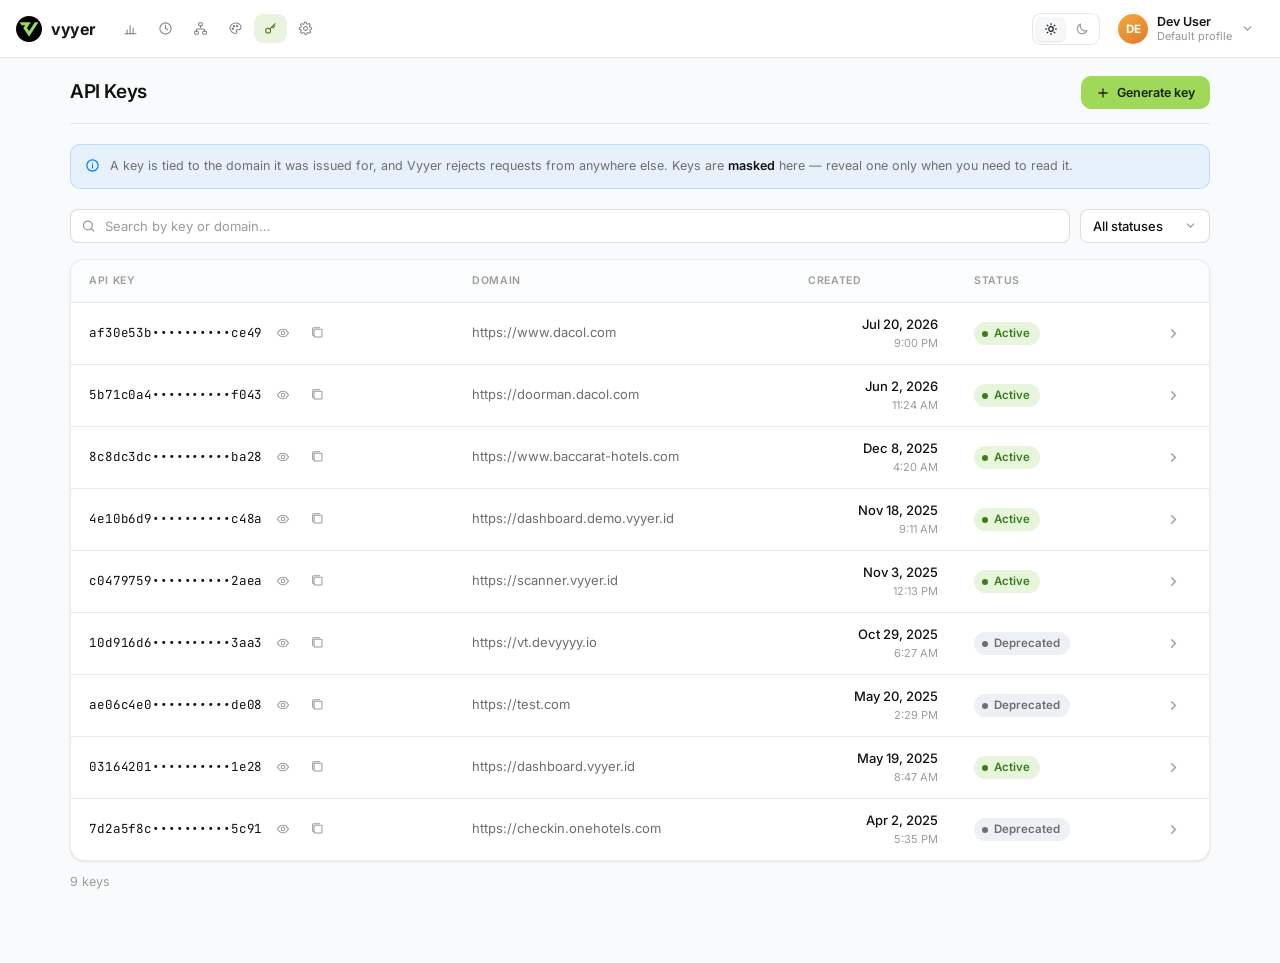
==== commit 44fd981a: "Add files via upload" ====
--- a/apikeys.html
+++ b/apikeys.html
@@ -89,7 +89,7 @@
 /* ── filter bar: fields that float on the page background are white ── */
 .filters { display: flex; gap: 10px; align-items: center; margin-bottom: 16px; flex-wrap: wrap; }
 .search { position: relative; flex: 1 1 260px; min-width: 200px; }
-.search svg { position: absolute; left: 11px; top: 50%; transform: translateY(-50%); width: 15px; height: 15px; color: var(--text-tertiary); pointer-events: none; }
+.search > svg { position: absolute; left: 11px; top: 50%; transform: translateY(-50%); width: 15px; height: 15px; color: var(--text-tertiary); pointer-events: none; }
 .search input { width: 100%; font-family: var(--font); font-size: 13px; color: var(--text-primary);
   background: var(--field-float); border: 1px solid var(--field-float-line); border-radius: var(--radius-sm);
   padding: 8px 12px 8px 34px; outline: none; transition: border-color .15s, box-shadow .15s; }
@@ -182,10 +182,10 @@
 .snip pre { margin: 0; padding: 14px; overflow-x: auto; font-family: var(--mono); font-size: 12px; line-height: 1.65; color: #d7dce5; }
 .snip .t { color: #7fb5ff; } .snip .s { color: #a8d98a; } .snip .k { color: #c99bf0; } .snip .c { color: #6f7785; }
 .snip.off { opacity: .4; }
-.docs { padding: 0 18px 16px; font-size: 12.5px; }
-.docs a { color: var(--info); text-decoration: none; font-weight: 600; }
+.docs { display: flex; flex-wrap: wrap; gap: 20px; margin-top: 14px; font-size: 12.5px; }
+.docs a { display: inline-flex; align-items: center; gap: 7px; color: var(--info); text-decoration: none; font-weight: 600; }
 .docs a:hover { text-decoration: underline; }
-.docs span { color: var(--text-tertiary); margin: 0 8px; }
+.docs svg { width: 14px; height: 14px; flex: 0 0 auto; }
 
 .note { display: flex; gap: 10px; align-items: flex-start; padding: 12px 14px; border-radius: var(--radius-md);
   background: rgba(0,122,255,.07); border: 1px solid rgba(0,122,255,.18); font-size: 12.5px; color: var(--text-secondary); margin-bottom: 20px; }
@@ -208,7 +208,9 @@
 .newkey code { font-family: var(--mono); font-size: 12.5px; color: var(--sh-ink); flex: 1; min-width: 0; overflow-x: auto; white-space: nowrap; }
 
 @media (max-width: 900px) { .dcols { grid-template-columns: 1fr; } }
-@media (max-width: 720px) { .hide-sm { display: none; } }
+@media (max-width: 900px) { .hide-sm { display: none; } }
+@media (max-width: 560px) { .d-time { display: none; } }
+.tablewrap { overflow-x: auto; }
 
 /* ══ DARK MODE ═════════════════════════════════════════════════════════════ */
 [data-theme="dark"] {
@@ -252,8 +254,11 @@
 <script>
 /* ============================================================================
    1. THE KEYS
-      `kind` is what the live Type column never fills in: a key belongs to the
-      surface it was issued for, and that decides which snippet it gets.
+      Every key Vyyer issues today is a WEB key, so there is no Type column, no
+      type filter and no picker when generating one — a chooser with one answer
+      is a decision the client doesn't have. `kind` stays in the model and KINDS
+      keeps the iOS/Android rows so the surfaces can come back as a column, a
+      filter and a picker without reshaping anything.
    ============================================================================ */
 const KINDS = {
   web:     { label:'Web',     target:'Domain',       icon:'<circle cx="12" cy="12" r="9"/><path d="M3.2 9.5h17.6M3.2 14.5h17.6"/><path d="M12 3a15 15 0 000 18 15 15 0 000-18z"/>' },
@@ -263,14 +268,14 @@
 
 const KEYS = [
   { id:'af30e53b99cdfe667eff0d5a2e4ece49', kind:'web',     target:'https://www.dacol.com',        created:'2026-07-20T21:00', by:'Default profile', status:'active',     ver:'6.0.0' },
-  { id:'5b71c0a4e28d41f6b9305c7de1a8f043', kind:'ios',     target:'com.dacol.doorman',            created:'2026-06-02T11:24', by:'Default profile', status:'active',     ver:'6.0.0' },
+  { id:'5b71c0a4e28d41f6b9305c7de1a8f043', kind:'web',         target:'https://doorman.dacol.com',    created:'2026-06-02T11:24', by:'Default profile', status:'active',     ver:'6.0.0' },
   { id:'8c8dc3dc99eb3d09c1308103183fba28', kind:'web',     target:'https://www.baccarat-hotels.com', created:'2025-12-08T04:20', by:'Baccarat Hotels', status:'active',  ver:'5.4.2' },
   { id:'4e10b6d901fca1079f9156d5c604c48a', kind:'web',     target:'https://dashboard.demo.vyyer.id', created:'2025-11-18T09:11', by:'Default profile', status:'active',  ver:'5.4.2' },
-  { id:'c0479759b9d1a37ce78dbbfe10c72aea', kind:'android', target:'id.vyyer.scanner',             created:'2025-11-03T12:13', by:'Treehouse Hotels', status:'active',   ver:'5.4.0' },
+  { id:'c0479759b9d1a37ce78dbbfe10c72aea', kind:'web',     target:'https://scanner.vyyer.id',     created:'2025-11-03T12:13', by:'Treehouse Hotels', status:'active',   ver:'5.4.0' },
   { id:'10d916d6be468c459507f49a779d3aa3', kind:'web',     target:'https://vt.devyyyy.io',        created:'2025-10-29T06:27', by:'Default profile', status:'deprecated', ver:'5.2.1' },
   { id:'ae06c4e0f21c92a2efa79480642ade08', kind:'web',     target:'https://test.com',             created:'2025-05-20T14:29', by:'Default profile', status:'deprecated', ver:'4.8.0' },
   { id:'0316420154ad07d5a9e903fe7a391e28', kind:'web',     target:'https://dashboard.vyyer.id',   created:'2025-05-19T08:47', by:'One Hotels',      status:'active',     ver:'4.8.0' },
-  { id:'7d2a5f8c14be9037ca61d0b48e2f5c91', kind:'ios',     target:'com.onehotels.checkin',        created:'2025-04-02T17:35', by:'One Hotels',      status:'deprecated', ver:'4.6.3' },
+  { id:'7d2a5f8c14be9037ca61d0b48e2f5c91', kind:'web',         target:'https://checkin.onehotels.com',created:'2025-04-02T17:35', by:'One Hotels',      status:'deprecated', ver:'4.6.3' },
 ];
 const keyById = id => KEYS.find(k => k.id === id);
 
@@ -312,12 +317,11 @@
 /* ---------------------------------------------------------------------------
    3. VIEW STATE
    --------------------------------------------------------------------------- */
-let view = { page:'list', key:null, q:'', kind:'all', status:'all', dd:null, shown:{}, modal:null, draft:null };
+let view = { page:'list', key:null, q:'', status:'all', dd:null, shown:{}, modal:null, draft:null };
 
 function visible(){
   const q = view.q.trim().toLowerCase();
   return KEYS.filter(k =>
-    (view.kind === 'all' || k.kind === view.kind) &&
     (view.status === 'all' || k.status === view.status) &&
     (!q || k.id.toLowerCase().includes(q) || k.target.toLowerCase().includes(q)));
 }
@@ -333,13 +337,12 @@
       <button class="btn primary" onclick="openGenerate()">${icon('<path d="M12 5v14M5 12h14"/>', 2.2)}Generate key</button>
     </div>
     <div class="note">${icon('<circle cx="12" cy="12" r="9"/><path d="M12 11v5M12 8v.01"/>', 1.9)}
-      <div>A key is tied to the domain or app it was issued for, and Vyyer rejects requests from anywhere else.
+      <div>A key is tied to the domain it was issued for, and Vyyer rejects requests from anywhere else.
       Keys are <b>masked</b> here — reveal one only when you need to read it.</div></div>
     <div class="filters">
       <div class="search">${icon('<circle cx="11" cy="11" r="7"/><path d="M20 20l-3.5-3.5"/>', 2)}
         <input type="text" id="q" placeholder="Search by key or domain…" value="${esc(view.q)}" autocomplete="off"
           oninput="view.q=this.value; paintRows()"></div>
-      ${ddHtml('kind', [{v:'all',l:'All types'},{v:'web',l:'Web'},{v:'ios',l:'iOS'},{v:'android',l:'Android'}])}
       ${ddHtml('status', [{v:'all',l:'All statuses'},{v:'active',l:'Active'},{v:'deprecated',l:'Deprecated'}])}
     </div>
     <div class="card"><div id="rows">${tableHtml(rows)}</div></div>
@@ -354,12 +357,12 @@
   if(!rows.length) return `<div class="empty">${icon('<circle cx="11" cy="11" r="7"/><path d="M20 20l-3.5-3.5"/>', 1.6)}
     <div class="empty-title">No keys match</div>
     <div class="empty-sub">Try a different search, or clear the filters.</div></div>`;
-  return `<table class="hist-table">
+  return `<div class="tablewrap"><table class="hist-table">
     <thead><tr>
-      <th>API key</th><th>Type</th><th class="hide-sm">Domain / package</th>
+      <th>API key</th><th class="hide-sm">Domain</th>
       <th class="col-date">Created</th><th>Status</th><th></th>
     </tr></thead>
-    <tbody>${rows.map(rowHtml).join('')}</tbody></table>`;
+    <tbody>${rows.map(rowHtml).join('')}</tbody></table></div>`;
 }
 
 function rowHtml(k){
@@ -370,7 +373,6 @@
       <button class="iconbtn" title="${shown ? 'Hide' : 'Reveal'}" onclick="event.stopPropagation(); reveal('${k.id}')">${icon(shown ? EYE_OFF : EYE, 1.8)}</button>
       <button class="iconbtn" title="Copy key" onclick="event.stopPropagation(); copy('${k.id}', this)">${icon(COPY, 1.8)}</button>
     </div></td>
-    <td><span class="type-chip">${icon(KINDS[k.kind].icon)}${esc(KINDS[k.kind].label)}</span></td>
     <td class="col-muted hide-sm">${esc(k.target)}</td>
     <td class="col-date"><span class="d-date">${fmtDate(k.created)}</span><span class="d-time">${fmtTime(k.created)}</span></td>
     <td>${badge(k.status)}</td>
@@ -423,7 +425,6 @@
         <div class="sec-head"><h2>Details</h2></div>
         <div class="card">
           <div class="kv"><dt>Status</dt><dd>${badge(k.status)}</dd></div>
-          <div class="kv"><dt>Type</dt><dd><span class="type-chip">${icon(KINDS[k.kind].icon)}${esc(KINDS[k.kind].label)}</span></dd></div>
           <div class="kv"><dt>${esc(KINDS[k.kind].target)}</dt><dd>${esc(k.target)}</dd></div>
           <div class="kv"><dt>Created on</dt><dd>${fmtDate(k.created)} at ${fmtTime(k.created)}</dd></div>
           <div class="kv"><dt>Created by</dt><dd>${esc(k.by)}</dd></div>
@@ -438,7 +439,10 @@
               <button class="iconbtn" title="Copy snippet" onclick="copy(SNIPPETS['${k.id}'], this)">${icon(COPY, 1.8)}</button></div>
             <pre>${snippet(k)}</pre>
           </div>
-          <div class="docs"><a href="#">View documentation</a><span>·</span><a href="#">Terms &amp; conditions</a></div>
+        </div>
+        <div class="docs">
+          <a href="#">${icon('<path d="M4 5.2A1.7 1.7 0 015.7 3.5H10a2.5 2.5 0 012 4.6 2.5 2.5 0 012-4.6h4.3A1.7 1.7 0 0120 5.2v11.3a1.7 1.7 0 01-1.7 1.7H14a2 2 0 00-2 2 2 2 0 00-2-2H5.7A1.7 1.7 0 014 16.5z"/>')}View docs</a>
+          <a href="#">${icon('<path d="M6 2.8h7.5L19 8.3v12.9a1 1 0 01-1 1H6a1 1 0 01-1-1V3.8a1 1 0 011-1z"/><path d="M13.2 3v5.4H19"/><path d="M8.4 13h7M8.4 16.7h4.6"/>')}Terms &amp; conditions</a>
         </div>
       </div>
     </div>`;
@@ -523,10 +527,7 @@
     const ok = valid(d);
     m.innerHTML = `<div class="sh-sheet">
       <h2>Generate API key</h2>
-      <p>Keys are issued for one surface. Pick where this one will run.</p>
-      <div class="pick">${Object.keys(KINDS).map(k => `
-        <button class="${d.kind === k ? 'on' : ''}" onclick="view.draft.kind='${k}'; view.draft.target=''; render()">
-          ${icon(KINDS[k].icon)}${esc(KINDS[k].label)}</button>`).join('')}</div>
+      <p>A key loads the widget on one domain. Tell us which.</p>
       <label class="sh-f"><span>${esc(kind.target)}</span>
         <input type="text" id="target" value="${esc(d.target)}" autocomplete="off"
           placeholder="${d.kind === 'web' ? 'https://app.company.com' : 'com.company.app'}"
--- a/shell.css
+++ b/shell.css
@@ -133,7 +133,9 @@
 .sh-prow .sh-pick{flex:1;min-width:0;display:flex;align-items:center;gap:9px;border:0;background:transparent;
   padding:8px;color:inherit;font:500 12.5px var(--sh-font);cursor:pointer;text-align:left}
 .sh-prow.on .sh-pick{font-weight:600}
-.sh-tick{width:14px;height:14px;flex:0 0 auto;color:var(--sh-accent-text)}
+/* selected = blue everywhere; the green accent is for actions. The tick stays
+   on the LEFT here only, to line up with Add New Profile and Log out. */
+.sh-tick{width:14px;height:14px;flex:0 0 auto;color:var(--field-focus)}
 .sh-gap{width:14px;flex:0 0 auto}
 .sh-nm{flex:1;overflow:hidden;text-overflow:ellipsis;white-space:nowrap}
 .sh-trash{width:26px;height:26px;margin-right:4px;flex:0 0 auto;border:0;background:transparent;border-radius:6px;
@@ -154,6 +156,7 @@
 .sh-btn.primary{background:var(--sh-accent);color:var(--sh-accent-ink);border-color:var(--sh-accent)}
 .sh-btn.primary:disabled{opacity:.4;cursor:not-allowed}
 .sh-btn.danger{background:var(--sh-danger);border-color:var(--sh-danger);color:#fff}
+.sh-btn.danger:disabled{opacity:.4;cursor:not-allowed}
 
 /* confirmation — sign out and profile deletes ask first, in place */
 .sh-confirm{padding:15px}
@@ -175,7 +178,10 @@
 .sh-f span{display:block;font:600 12.5px var(--sh-font);color:var(--sh-ink);margin-bottom:7px}
 .sh-f input{width:100%;background:var(--sh-sunken);border:1px solid var(--sh-line);color:var(--sh-ink);
   font:400 13.5px var(--sh-font);padding:11px 12px;border-radius:8px}
-.sh-f input:focus{outline:0;border-color:var(--sh-accent)}
+/* a focused field is blue everywhere in the dashboard — the green accent is
+   for actions, not for "you are typing here" */
+.sh-f input:focus{outline:0;border-color:var(--field-focus);box-shadow:0 0 0 3px rgba(0,122,255,.12)}
+[data-theme="dark"] .sh-f input:focus{box-shadow:0 0 0 3px rgba(90,169,255,.18)}
 .sh-sheet .sh-acts{display:flex;gap:10px;margin-top:22px}
 .sh-sheet .sh-acts .sh-btn{flex:1;padding:11px 14px;font-size:13px}
 
